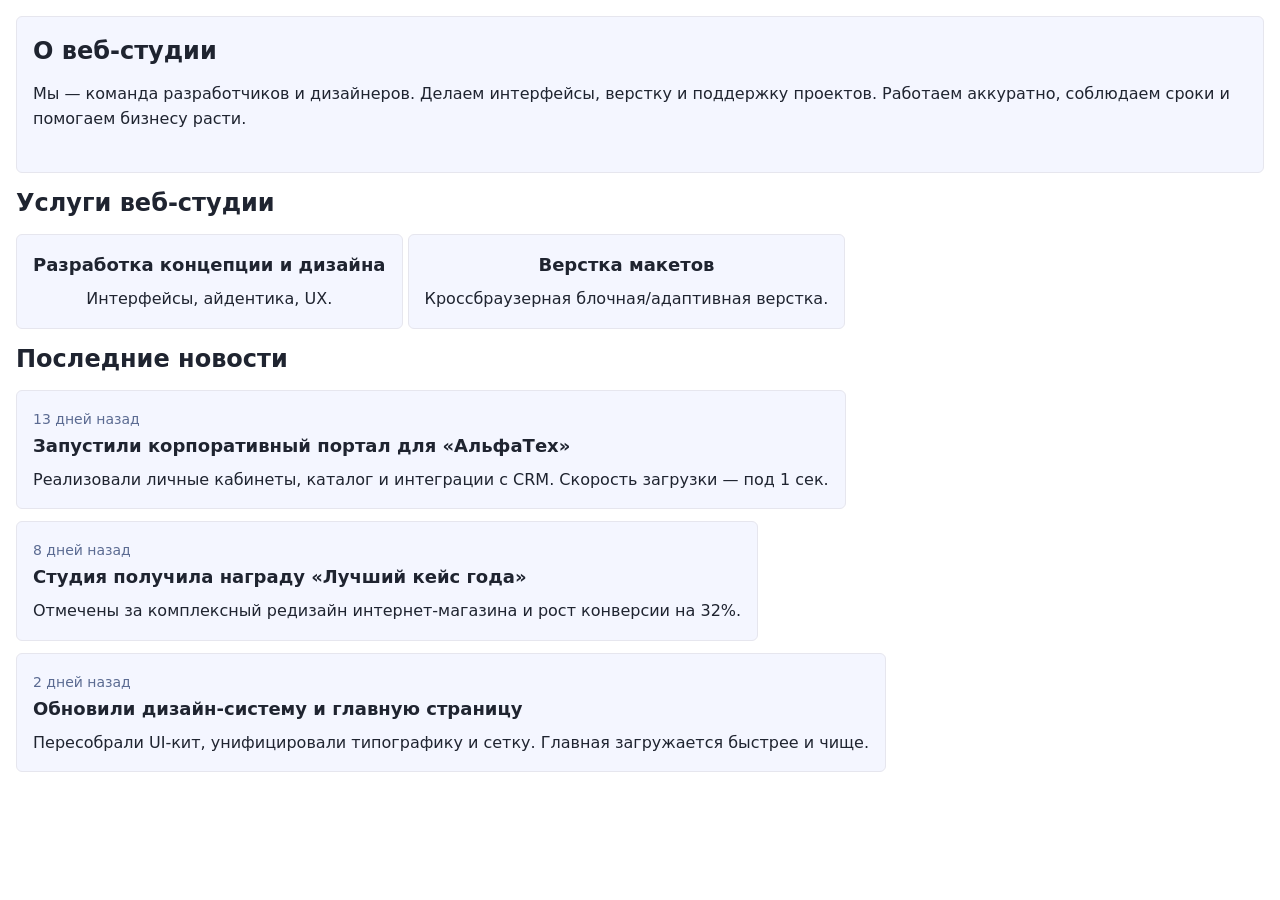
==== HTML/task3/index.html @ 5ad4fd51 "Добавлено частичное решение ДЗ к Уроку 3" ====
<!DOCTYPE html>
<html lang="ru">
<head>
  <meta charset="UTF-8">
  <meta name="viewport" content="width=device-width, initial-scale=1.0">
  <meta http-equiv="X-UA-Compatible" content="ie=edge">
  <link rel="stylesheet" href="css/style.css">
  <title></title>
</head>
<body>
<!-- Каркас страницы веб‑студии: без семантики, без ширин и позиционирования -->
<main class="page">

    <!-- Главный блок «О веб‑студии» -->
        <section class="about">
                <h1 class="about__title">О веб‑студии</h1>       
            <p class="about__text">
                Мы — команда разработчиков и дизайнеров. Делаем интерфейсы, верстку и поддержку
                проектов. Работаем аккуратно, соблюдаем сроки и помогаем бизнесу расти.
            </p>
        </section>
    <!-- Блок «Услуги веб‑студии» -->
     <section class="services">
            <header>
                <h2 class="services__title">Услуги веб‑студии</h2>
            </header>

            <article class="service-item">
                <header>
                    <h3 class="service-item__title">Разработка концепции и дизайна</h3>
                </header>
                
                <p class="service-item__text">Интерфейсы, айдентика, UX.</p>
            </article>

            <article class="service-item">
                <header>
                    <h3 class="service-item__title">Верстка макетов</h3>
                </header>
                    
                <p class="service-item__text">
                    Кроссбраузерная блочная/адаптивная верстка.
                </p>
            </article>
     </section>
    <!-- Блок «Последние новости» -->
    <!-- Блок «Последние новости» (обновлённый контент, без года) -->
    <section class="news">

            <header>
                <h2 class="news__title">Последние новости</h2>
            </header>

            <article class="news-item">
                <time class="news-item__date" datetime="2026-01-05">13 дней назад</time>
                    <header>
                        <h3 class="news-item__title">Запустили корпоративный портал для «АльфаТех»</h3>
                    </header>
                
                <p class="news-item__text">
                    Реализовали личные кабинеты, каталог и интеграции с CRM. Скорость загрузки — под 1 сек.
                </p>
            </article>          

            <article class="news-item">
                <time class="news-item__date" datetime="2026-01-11">8 дней назад</time>
                <header>
                    <h3 class="news-item__title">Студия получила награду «Лучший кейс года»</h3>
                </header>
                
                <p class="news-item__text">
                    Отмечены за комплексный редизайн интернет‑магазина и рост конверсии на 32%.
                </p>
             </article>

            <article class="news-item">
                <time class="news-item__date" datetime="2026-01-16">2 дней назад</time>
                    <header>
                        <h3 class="news-item__title">Обновили дизайн‑систему и главную страницу</h3>
                    </header>
                    
                    <p class="news-item__text">
                        Пересобрали UI-кит, унифицировали типографику и сетку. Главная загружается быстрее и чище.
                    </p>
            </article>

    </section>   
</main>
</body>
</html>
---- HTML/task3/css/style.css ----
/* База: без ширин, без позиционирования, без сеток */
html,
body {
    height: 100%;
}

body {
    margin: 0;
    font-family: system-ui, -apple-system, "Segoe UI", Roboto, "Noto Sans", Arial, sans-serif;
    color: #1f2430;
    line-height: 1.55;
    background: #ffffff;
}

.page {
    padding: 16px;
}

.about {
    background: #f4f6ff;
    border: 1px solid #e6e6ee;
    border-radius: 6px;
    padding: 16px;
    margin: 0 0 12px;
}

.about__title,
.services__title,
.news__title {
    font-weight: 700;
    font-size: 24px;
    margin: 0 0 12px;
}

/* Описание */
.about__text {
    margin: 0 0 24px;
}

/* Карточки услуг — простая «сухая» подложка */
.service-item {
    background: #f4f6ff;
    border: 1px solid #e6e6ee;
    border-radius: 6px;
    padding: 16px;
    margin: 0 0 12px;
    text-align: center;
    display: inline-block;
}

.news-item {
    background: #f4f6ff;
    border: 1px solid #e6e6ee;
    border-radius: 6px;
    padding: 16px;
    margin: 0 0 12px;
    text-align: left;
    display: inline-block;
}

/* Тексты карточек */
.service-item__title,
.news-item__title {
    font-weight: 700;
    margin: 0 0 8px;
    font-size: 18px;
}

.service-item__text,
.news-item__text {
    margin: 0;
}

.news-item__date {
    color: #5b6b92;
    font-size: 14px;
}
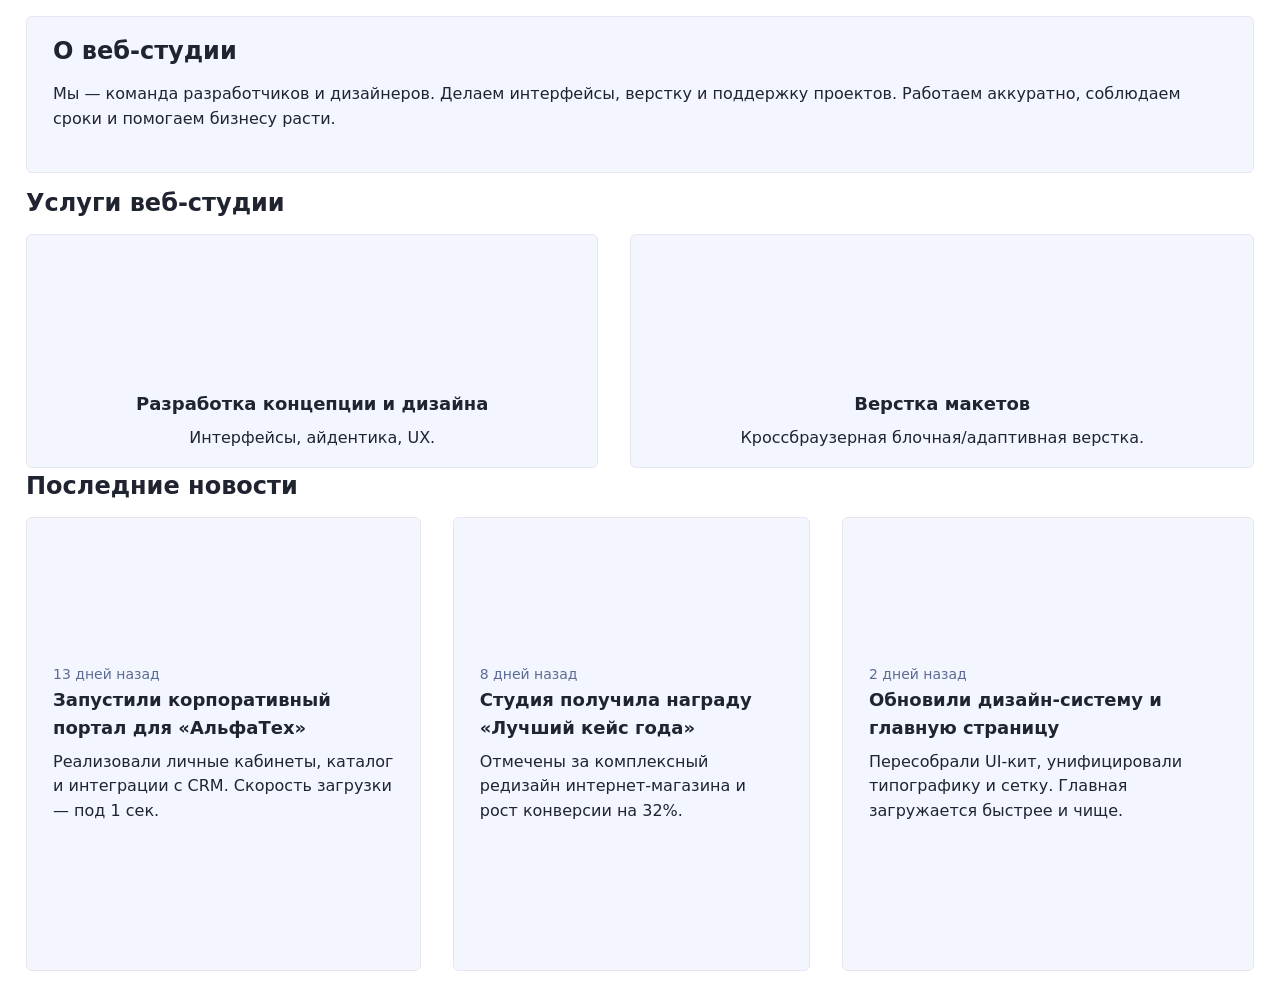
==== commit 864e3a7a: "Внесены правки по замечаниям эксперта" ====
--- a/HTML/task3/index.html
+++ b/HTML/task3/index.html
@@ -1,90 +1,84 @@
 <!DOCTYPE html>
 <html lang="ru">
+
 <head>
-  <meta charset="UTF-8">
-  <meta name="viewport" content="width=device-width, initial-scale=1.0">
-  <meta http-equiv="X-UA-Compatible" content="ie=edge">
-  <link rel="stylesheet" href="css/style.css">
-  <title></title>
+    <meta charset="UTF-8">
+    <meta name="viewport" content="width=device-width, initial-scale=1.0">
+    <meta http-equiv="X-UA-Compatible" content="ie=edge">
+    <link rel="stylesheet" href="css/style.css">
+    <title></title>
 </head>
+
 <body>
-<!-- Каркас страницы веб‑студии: без семантики, без ширин и позиционирования -->
-<main class="page">
+    <!-- Каркас страницы веб‑студии: без семантики, без ширин и позиционирования -->
+    <main class="page">
 
-    <!-- Главный блок «О веб‑студии» -->
+        <!-- Главный блок «О веб‑студии» -->
         <section class="about">
-                <h1 class="about__title">О веб‑студии</h1>       
+            <h1 class="about__title">О веб‑студии</h1>
             <p class="about__text">
                 Мы — команда разработчиков и дизайнеров. Делаем интерфейсы, верстку и поддержку
                 проектов. Работаем аккуратно, соблюдаем сроки и помогаем бизнесу расти.
             </p>
         </section>
-    <!-- Блок «Услуги веб‑студии» -->
-     <section class="services">
-            <header>
-                <h2 class="services__title">Услуги веб‑студии</h2>
-            </header>
+        <!-- Блок «Услуги веб‑студии» -->
+        <section class="services">
+            <h2 class="services__title">Услуги веб‑студии</h2>
 
-            <article class="service-item">
-                <header>
+            <div class="wrapper">
+                <article class="service-item">
                     <h3 class="service-item__title">Разработка концепции и дизайна</h3>
-                </header>
-                
-                <p class="service-item__text">Интерфейсы, айдентика, UX.</p>
-            </article>
 
-            <article class="service-item">
-                <header>
+                    <p class="service-item__text">Интерфейсы, айдентика, UX.</p>
+                </article>
+
+                <article class="service-item">
                     <h3 class="service-item__title">Верстка макетов</h3>
-                </header>
-                    
-                <p class="service-item__text">
-                    Кроссбраузерная блочная/адаптивная верстка.
-                </p>
-            </article>
-     </section>
-    <!-- Блок «Последние новости» -->
-    <!-- Блок «Последние новости» (обновлённый контент, без года) -->
-    <section class="news">
 
-            <header>
-                <h2 class="news__title">Последние новости</h2>
-            </header>
+                    <p class="service-item__text">
+                        Кроссбраузерная блочная/адаптивная верстка.
+                    </p>
+                </article>
+            </div>
 
-            <article class="news-item">
-                <time class="news-item__date" datetime="2026-01-05">13 дней назад</time>
-                    <header>
-                        <h3 class="news-item__title">Запустили корпоративный портал для «АльфаТех»</h3>
-                    </header>
-                
-                <p class="news-item__text">
-                    Реализовали личные кабинеты, каталог и интеграции с CRM. Скорость загрузки — под 1 сек.
-                </p>
-            </article>          
+        </section>
+        <!-- Блок «Последние новости» -->
+        <!-- Блок «Последние новости» (обновлённый контент, без года) -->
+        <section class="news">
 
-            <article class="news-item">
-                <time class="news-item__date" datetime="2026-01-11">8 дней назад</time>
-                <header>
+            <h2 class="news__title">Последние новости</h2>
+
+            <div class="wrapper">
+                <article class="news-item">
+                    <time class="news-item__date" datetime="2026-01-05">13 дней назад</time>
+                    <h3 class="news-item__title">Запустили корпоративный портал для «АльфаТех»</h3>
+
+                    <p class="news-item__text">
+                        Реализовали личные кабинеты, каталог и интеграции с CRM. Скорость загрузки — под 1 сек.
+                    </p>
+                </article>
+
+                <article class="news-item">
+                    <time class="news-item__date" datetime="2026-01-11">8 дней назад</time>
                     <h3 class="news-item__title">Студия получила награду «Лучший кейс года»</h3>
-                </header>
-                
-                <p class="news-item__text">
-                    Отмечены за комплексный редизайн интернет‑магазина и рост конверсии на 32%.
-                </p>
-             </article>
 
-            <article class="news-item">
-                <time class="news-item__date" datetime="2026-01-16">2 дней назад</time>
-                    <header>
-                        <h3 class="news-item__title">Обновили дизайн‑систему и главную страницу</h3>
-                    </header>
-                    
+                    <p class="news-item__text">
+                        Отмечены за комплексный редизайн интернет‑магазина и рост конверсии на 32%.
+                    </p>
+                </article>
+
+                <article class="news-item">
+                    <time class="news-item__date" datetime="2026-01-16">2 дней назад</time>
+                    <h3 class="news-item__title">Обновили дизайн‑систему и главную страницу</h3>
+
                     <p class="news-item__text">
                         Пересобрали UI-кит, унифицировали типографику и сетку. Главная загружается быстрее и чище.
                     </p>
-            </article>
+                </article>
+            </div>
 
-    </section>   
-</main>
+        </section>
+    </main>
 </body>
+
 </html>
--- a/HTML/task3/css/style.css
+++ b/HTML/task3/css/style.css
@@ -21,7 +21,7 @@
     border: 1px solid #e6e6ee;
     border-radius: 6px;
     padding: 16px;
-    margin: 0 0 12px;
+    margin: 0 10px 12px;
 }
 
 .about__title,
@@ -29,12 +29,12 @@
 .news__title {
     font-weight: 700;
     font-size: 24px;
-    margin: 0 0 12px;
+    margin: 0 10px 12px;
 }
 
 /* Описание */
 .about__text {
-    margin: 0 0 24px;
+    margin: 0 10px 24px;
 }
 
 /* Карточки услуг — простая «сухая» подложка */
@@ -43,19 +43,27 @@
     border: 1px solid #e6e6ee;
     border-radius: 6px;
     padding: 16px;
-    margin: 0 0 12px;
     text-align: center;
-    display: inline-block;
+    flex: 1 1 auto;
+    height: 200px;
+    display: flex;
+    flex-direction: column;
+    justify-content: flex-end;
+    margin: 0 10px;
 }
 
 .news-item {
     background: #f4f6ff;
     border: 1px solid #e6e6ee;
     border-radius: 6px;
-    padding: 16px;
-    margin: 0 0 12px;
+    padding: 26px;
     text-align: left;
-    display: inline-block;
+    flex: 1 1 auto;
+    height: 400px;
+    display: flex;
+    flex-direction: column;
+    justify-content: center;
+    margin: 0 10px;
 }
 
 /* Тексты карточек */
@@ -74,4 +82,9 @@
 .news-item__date {
     color: #5b6b92;
     font-size: 14px;
+}
+
+.wrapper {
+    display: flex;
+    gap: 12px;
 }
